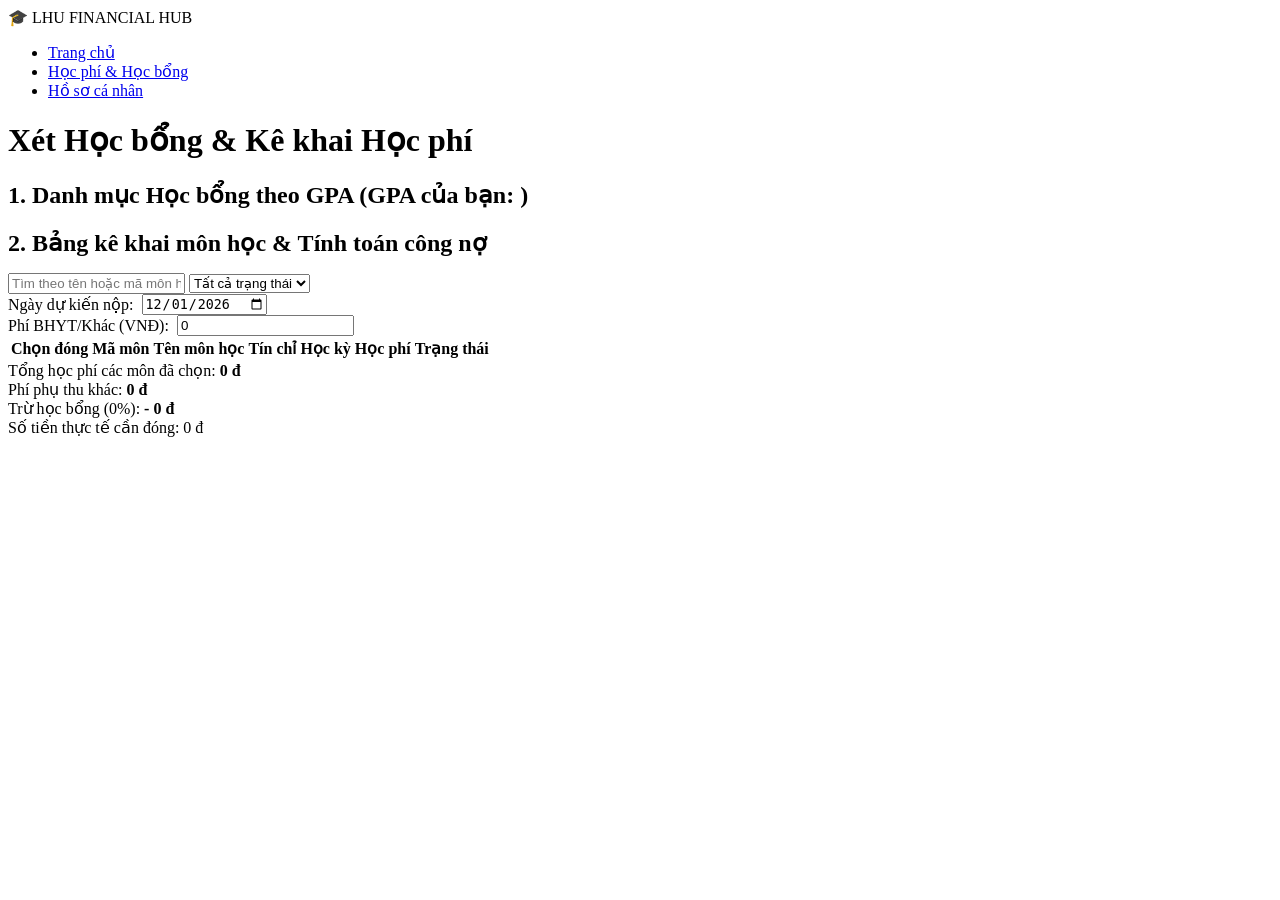
==== financial.html @ a694892b "Add files via upload" ====
<!DOCTYPE html>
<html lang="vi">
<head>
  <meta charset="UTF-8">
  <meta name="viewport" content="width=device-width, initial-scale=1.0">
  <title>Tra cứu Học phí & Học bổng - LHU</title>
  <link rel="stylesheet" href="css/style.css">
</head>
<body>
  <header>
    <div class="logo">🎓 LHU FINANCIAL HUB</div>
    <nav>
      <ul>
        <li><a href="index.html">Trang chủ</a></li>
        <li><a href="financial.html" class="active">Học phí & Học bổng</a></li>
        <li><a href="profile.html">Hồ sơ cá nhân</a></li>
      </ul>
    </nav>
  </header>

  <main class="container">
    <h1 class="page-title">Xét Học bổng & Kê khai Học phí</h1>

    <!-- Phần 1: Cards hiển thị mức học bổng dựa trên điểm số -->
    <h2 style="margin-bottom: 1rem;">1. Danh mục Học bổng theo GPA (GPA của bạn: <span id="current-gpa" style="color: var(--secondary);"></span>)</h2>
    <div class="grid-cards" id="scholarship-cards"></div>

    <!-- Phần 2: Giả lập Input HTML5 (number, date) & Bộ lọc tìm kiếm -->
    <h2 style="margin-bottom: 1rem;">2. Bảng kê khai môn học & Tính toán công nợ</h2>
    <div class="controls">
      <input type="text" id="search-input" placeholder="Tìm theo tên hoặc mã môn học...">
      <select id="status-filter">
        <option value="all">Tất cả trạng thái</option>
        <option value="unpaid">Chưa đóng</option>
        <option value="paid">Đã đóng</option>
      </select>
      <div style="display: flex; align-items: center; gap: 0.5rem;">
        <label for="pay-date">Ngày dự kiến nộp:</label>
        <input type="date" id="pay-date" value="2026-12-01">
      </div>
      <div style="display: flex; align-items: center; gap: 0.5rem;">
        <label for="extra-fee">Phí BHYT/Khác (VNĐ):</label>
        <input type="number" id="extra-fee" value="0" min="0" step="50000">
      </div>
    </div>

    <!-- Bảng danh sách môn học có checkbox -->
    <div class="table-wrapper">
      <table>
        <thead>
          <tr>
            <th>Chọn đóng</th>
            <th>Mã môn</th>
            <th>Tên môn học</th>
            <th>Tín chỉ</th>
            <th>Học kỳ</th>
            <th>Học phí</th>
            <th>Trạng thái</th>
          </tr>
        </thead>
        <tbody id="course-table-body"></tbody>
      </table>
    </div>

    <!-- Khung tổng kết tính tiền tự động -->
    <div class="summary-box">
      <div class="summary-row">
        <span>Tổng học phí các môn đã chọn:</span>
        <strong id="subtotal-fee">0 đ</strong>
      </div>
      <div class="summary-row">
        <span>Phí phụ thu khác:</span>
        <strong id="display-extra-fee">0 đ</strong>
      </div>
      <div class="summary-row" style="color: var(--success);">
        <span>Trừ học bổng (<span id="discount-rate">0%</span>):</span>
        <strong id="discount-amount">- 0 đ</strong>
      </div>
      <div class="summary-row total">
        <span>Số tiền thực tế cần đóng:</span>
        <span id="final-total">0 đ</span>
      </div>
    </div>
  </main>

  <script src="js/data.js"></script>
  <script src="js/financial.js"></script>
</body>
</html>
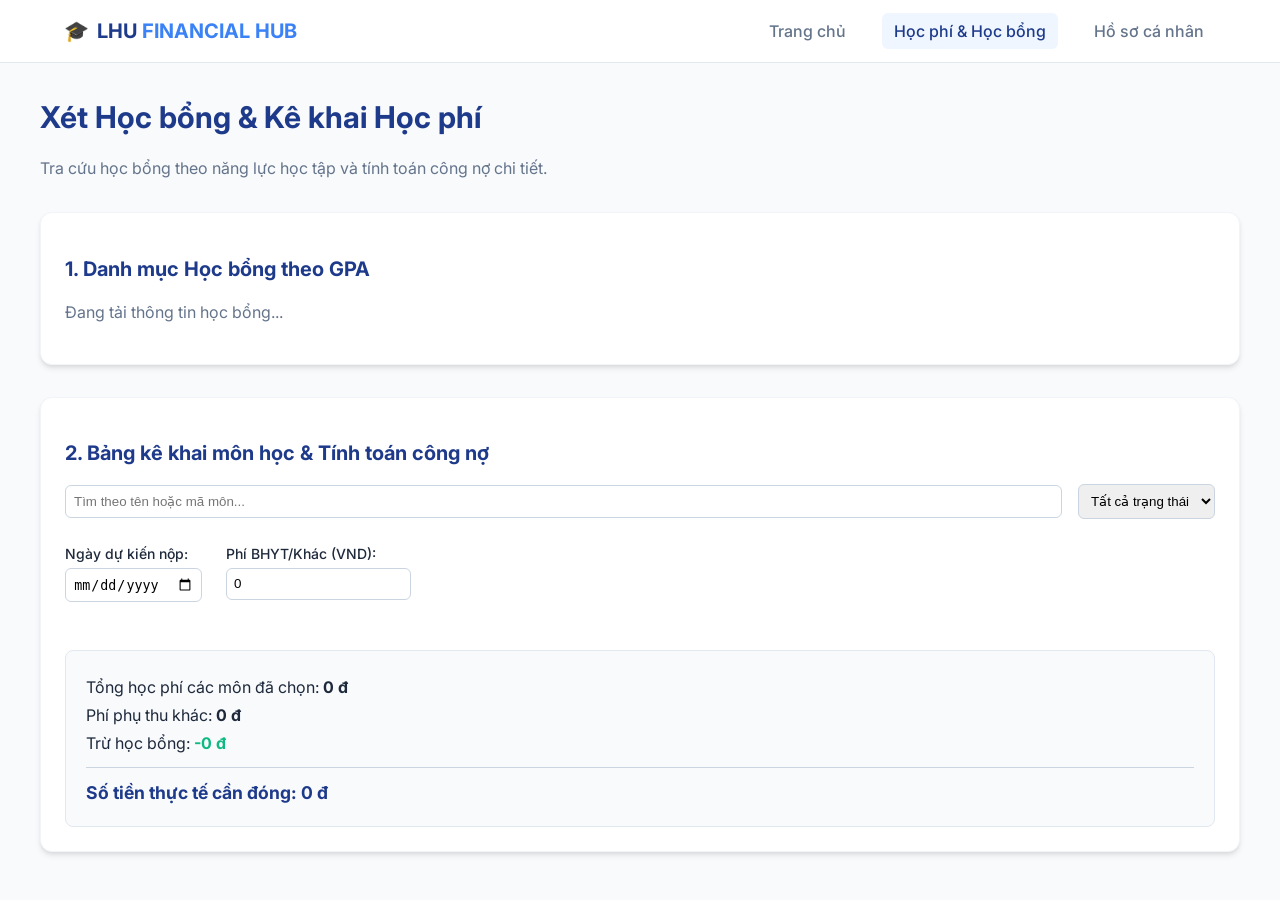
==== commit f8705f89: "Revamp financial.html layout and styles Updated the financial page layout and styles, including new " ====
--- a/financial.html
+++ b/financial.html
@@ -3,13 +3,19 @@
 <head>
   <meta charset="UTF-8">
   <meta name="viewport" content="width=device-width, initial-scale=1.0">
-  <title>Tra cứu Học phí & Học bổng - LHU</title>
+  <title>LHU Financial Hub - Học Phí & Học Bổng</title>
   <link rel="stylesheet" href="css/style.css">
+  <!-- Google Fonts Inter -->
+  <link href="https://fonts.googleapis.com/css2?family=Inter:wght@400;500;600;700&display=swap" rel="stylesheet">
 </head>
 <body>
-  <header>
-    <div class="logo">🎓 LHU FINANCIAL HUB</div>
-    <nav>
+  <!-- Header cố định -->
+  <header class="header">
+    <div class="logo">
+      <span class="logo-icon">🎓</span> 
+      <span>LHU <span class="highlight">FINANCIAL HUB</span></span>
+    </div>
+    <nav class="nav-menu">
       <ul>
         <li><a href="index.html">Trang chủ</a></li>
         <li><a href="financial.html" class="active">Học phí & Học bổng</a></li>
@@ -19,71 +25,63 @@
   </header>
 
   <main class="container">
-    <h1 class="page-title">Xét Học bổng & Kê khai Học phí</h1>
+    <!-- Tiêu đề trang -->
+    <section class="welcome-banner">
+      <h1 class="page-title">Xét Học bổng & Kê khai Học phí</h1>
+      <p class="welcome-subtitle">Tra cứu học bổng theo năng lực học tập và tính toán công nợ chi tiết.</p>
+    </section>
 
-    <!-- Phần 1: Cards hiển thị mức học bổng dựa trên điểm số -->
-    <h2 style="margin-bottom: 1rem;">1. Danh mục Học bổng theo GPA (GPA của bạn: <span id="current-gpa" style="color: var(--secondary);"></span>)</h2>
-    <div class="grid-cards" id="scholarship-cards"></div>
+    <!-- Khối 1: Danh mục học bổng -->
+    <section class="card" style="margin-bottom: 2rem;">
+      <h2 style="color: var(--primary); font-size: 1.25rem; margin-bottom: 1rem;">1. Danh mục Học bổng theo GPA</h2>
+      <div id="scholarship-list">
+        <!-- Dữ liệu render từ JS -->
+        <p style="color: var(--text-muted);">Đang tải thông tin học bổng...</p>
+      </div>
+    </section>
 
-    <!-- Phần 2: Giả lập Input HTML5 (number, date) & Bộ lọc tìm kiếm -->
-    <h2 style="margin-bottom: 1rem;">2. Bảng kê khai môn học & Tính toán công nợ</h2>
-    <div class="controls">
-      <input type="text" id="search-input" placeholder="Tìm theo tên hoặc mã môn học...">
-      <select id="status-filter">
-        <option value="all">Tất cả trạng thái</option>
-        <option value="unpaid">Chưa đóng</option>
-        <option value="paid">Đã đóng</option>
-      </select>
-      <div style="display: flex; align-items: center; gap: 0.5rem;">
-        <label for="pay-date">Ngày dự kiến nộp:</label>
-        <input type="date" id="pay-date" value="2026-12-01">
+    <!-- Khối 2: Bảng kê khai môn học & Tính học phí -->
+    <section class="card">
+      <h2 style="color: var(--primary); font-size: 1.25rem; margin-bottom: 1rem;">2. Bảng kê khai môn học & Tính toán công nợ</h2>
+      
+      <!-- Các bộ lọc và nhập liệu -->
+      <div style="display: flex; gap: 1rem; flex-wrap: wrap; margin-bottom: 1.5rem; align-items: center;">
+        <input type="text" id="search-subject" placeholder="Tìm theo tên hoặc mã môn..." class="form-input" style="flex: 1; min-width: 200px; padding: 0.5rem; border: 1px solid #cbd5e1; border-radius: 6px;">
+        <select id="filter-status" class="form-select" style="padding: 0.5rem; border: 1px solid #cbd5e1; border-radius: 6px;">
+          <option value="all">Tất cả trạng thái</option>
+        </select>
       </div>
-      <div style="display: flex; align-items: center; gap: 0.5rem;">
-        <label for="extra-fee">Phí BHYT/Khác (VNĐ):</label>
-        <input type="number" id="extra-fee" value="0" min="0" step="50000">
+
+      <div style="display: flex; gap: 1.5rem; flex-wrap: wrap; margin-bottom: 1.5rem;">
+        <div>
+          <label style="font-size: 0.875rem; font-weight: 500; display: block; margin-bottom: 0.25rem;">Ngày dự kiến nộp:</label>
+          <input type="date" id="due-date" class="form-input" style="padding: 0.45rem; border: 1px solid #cbd5e1; border-radius: 6px;">
+        </div>
+        <div>
+          <label style="font-size: 0.875rem; font-weight: 500; display: block; margin-bottom: 0.25rem;">Phí BHYT/Khác (VND):</label>
+          <input type="number" id="other-fees-input" value="0" class="form-input" style="padding: 0.45rem; border: 1px solid #cbd5e1; border-radius: 6px;">
+        </div>
       </div>
-    </div>
 
-    <!-- Bảng danh sách môn học có checkbox -->
-    <div class="table-wrapper">
-      <table>
-        <thead>
-          <tr>
-            <th>Chọn đóng</th>
-            <th>Mã môn</th>
-            <th>Tên môn học</th>
-            <th>Tín chỉ</th>
-            <th>Học kỳ</th>
-            <th>Học phí</th>
-            <th>Trạng thái</th>
-          </tr>
-        </thead>
-        <tbody id="course-table-body"></tbody>
-      </table>
-    </div>
+      <!-- Khu vực hiển thị bảng môn học (JS sẽ render bảng vào đây) -->
+      <div class="table-responsive" style="overflow-x: auto; margin-bottom: 1.5rem;">
+        <div id="subjects-table-container">
+          <!-- Bảng môn học -->
+        </div>
+      </div>
 
-    <!-- Khung tổng kết tính tiền tự động -->
-    <div class="summary-box">
-      <div class="summary-row">
-        <span>Tổng học phí các môn đã chọn:</span>
-        <strong id="subtotal-fee">0 đ</strong>
+      <!-- Tổng kết học phí -->
+      <div style="background-color: #f8fafc; padding: 1.25rem; border-radius: 8px; border: 1px solid #e2e8f0;">
+        <p style="margin: 0.25rem 0;">Tổng học phí các môn đã chọn: <strong id="sum-tuition">0 đ</strong></p>
+        <p style="margin: 0.25rem 0;">Phí phụ thu khác: <strong id="sum-other">0 đ</strong></p>
+        <p style="margin: 0.25rem 0;">Trừ học bổng: <strong id="sum-discount" style="color: var(--accent);">-0 đ</strong></p>
+        <hr style="border: none; border-top: 1px solid #cbd5e1; margin: 0.75rem 0;">
+        <p style="margin: 0; font-size: 1.1rem; color: var(--primary);"><strong>Số tiền thực tế cần đóng: <span id="sum-total">0 đ</span></strong></p>
       </div>
-      <div class="summary-row">
-        <span>Phí phụ thu khác:</span>
-        <strong id="display-extra-fee">0 đ</strong>
-      </div>
-      <div class="summary-row" style="color: var(--success);">
-        <span>Trừ học bổng (<span id="discount-rate">0%</span>):</span>
-        <strong id="discount-amount">- 0 đ</strong>
-      </div>
-      <div class="summary-row total">
-        <span>Số tiền thực tế cần đóng:</span>
-        <span id="final-total">0 đ</span>
-      </div>
-    </div>
+    </section>
   </main>
 
   <script src="js/data.js"></script>
   <script src="js/financial.js"></script>
 </body>
-</html>+</html>
--- a/css/style.css
+++ b/css/style.css
@@ -0,0 +1,183 @@
+/* Thiết lập chung & Biến màu sắc */
+:root {
+  --primary: #1e3a8a; /* Xanh dương đậm chủ đạo */
+  --primary-light: #3b82f6;
+  --accent: #10b981; /* Xanh lá nhấn mạnh tài chính */
+  --bg-color: #f8fafc;
+  --text-main: #1e293b;
+  --text-muted: #64748b;
+  --card-bg: #ffffff;
+  --radius: 12px;
+  --shadow: 0 4px 6px -1px rgba(0, 0, 0, 0.1), 0 2px 4px -1px rgba(0, 0, 0, 0.06);
+  --transition: all 0.3s ease;
+}
+
+body {
+  font-family: 'Inter', sans-serif;
+  background-color: var(--bg-color);
+  color: var(--text-main);
+  margin: 0;
+  padding: 0;
+  line-height: 1.5;
+}
+
+/* Header hiện đại */
+.header {
+  background: rgba(255, 255, 255, 0.9);
+  backdrop-filter: blur(8px);
+  position: sticky;
+  top: 0;
+  z-index: 1000;
+  display: flex;
+  justify-content: space-between;
+  align-items: center;
+  padding: 1rem 5%;
+  border-bottom: 1px solid #e2e8f0;
+}
+
+.logo {
+  font-weight: 700;
+  font-size: 1.25rem;
+  color: var(--primary);
+  display: flex;
+  align-items: center;
+  gap: 0.5rem;
+}
+
+.logo .highlight {
+  color: var(--primary-light);
+}
+
+.nav-menu ul {
+  display: flex;
+  list-style: none;
+  gap: 1.5rem;
+  margin: 0;
+  padding: 0;
+}
+
+.nav-menu a {
+  text-decoration: none;
+  color: var(--text-muted);
+  font-weight: 500;
+  padding: 0.5rem 0.75rem;
+  border-radius: 6px;
+  transition: var(--transition);
+}
+
+.nav-menu a:hover, .nav-menu a.active {
+  color: var(--primary);
+  background-color: #eff6ff;
+}
+
+/* Container chính */
+.container {
+  max-width: 1200px;
+  margin: 2rem auto;
+  padding: 0 1.5rem;
+}
+
+/* Welcome Banner */
+.welcome-banner {
+  margin-bottom: 2rem;
+}
+
+.page-title {
+  font-size: 1.875rem;
+  font-weight: 700;
+  color: var(--primary);
+  margin-bottom: 0.5rem;
+}
+
+.welcome-subtitle {
+  color: var(--text-muted);
+  font-size: 1rem;
+}
+
+.badge-mssv {
+  background-color: #e2e8f0;
+  padding: 0.2rem 0.5rem;
+  border-radius: 4px;
+  font-size: 0.875rem;
+  font-weight: 600;
+  color: var(--primary);
+  margin-left: 0.5rem;
+}
+
+/* Dashboard Widgets & Cards */
+.grid-cards {
+  display: grid;
+  grid-template-columns: repeat(auto-fit, minmax(280px, 1fr));
+  gap: 1.5rem;
+  margin-bottom: 2rem;
+}
+
+.card {
+  background: var(--card-bg);
+  border-radius: var(--radius);
+  padding: 1.5rem;
+  box-shadow: var(--shadow);
+  transition: var(--transition);
+  border: 1px solid #f1f5f9;
+}
+
+.card:hover {
+  transform: translateY(-4px);
+  box-shadow: 0 10px 15px -3px rgba(0, 0, 0, 0.1);
+}
+
+/* Thao tác nhanh */
+.action-card {
+  background: linear-gradient(135deg, #ffffff 0%, #f8fafc 100%);
+}
+
+.action-header h2 {
+  font-size: 1.25rem;
+  color: var(--primary);
+  margin-bottom: 0.25rem;
+}
+
+.action-header p {
+  color: var(--text-muted);
+  font-size: 0.9rem;
+  margin-bottom: 1.5rem;
+}
+
+.action-buttons {
+  display: flex;
+  gap: 1rem;
+  flex-wrap: wrap;
+}
+
+/* Các nút bấm (Buttons) */
+.btn {
+  display: inline-flex;
+  align-items: center;
+  gap: 0.5rem;
+  padding: 0.75rem 1.25rem;
+  border-radius: 8px;
+  font-weight: 600;
+  text-decoration: none;
+  transition: var(--transition);
+  cursor: pointer;
+  font-size: 0.95rem;
+}
+
+.btn-primary {
+  background-color: var(--primary);
+  color: white;
+}
+
+.btn-primary:hover {
+  background-color: #1d4ed8;
+}
+
+.btn-secondary {
+  background-color: #f1f5f9;
+  color: var(--text-main);
+  border: 1px solid #cbd5e1;
+}
+
+.btn-secondary:hover {
+  background-color: #e2e8f0;
+}
